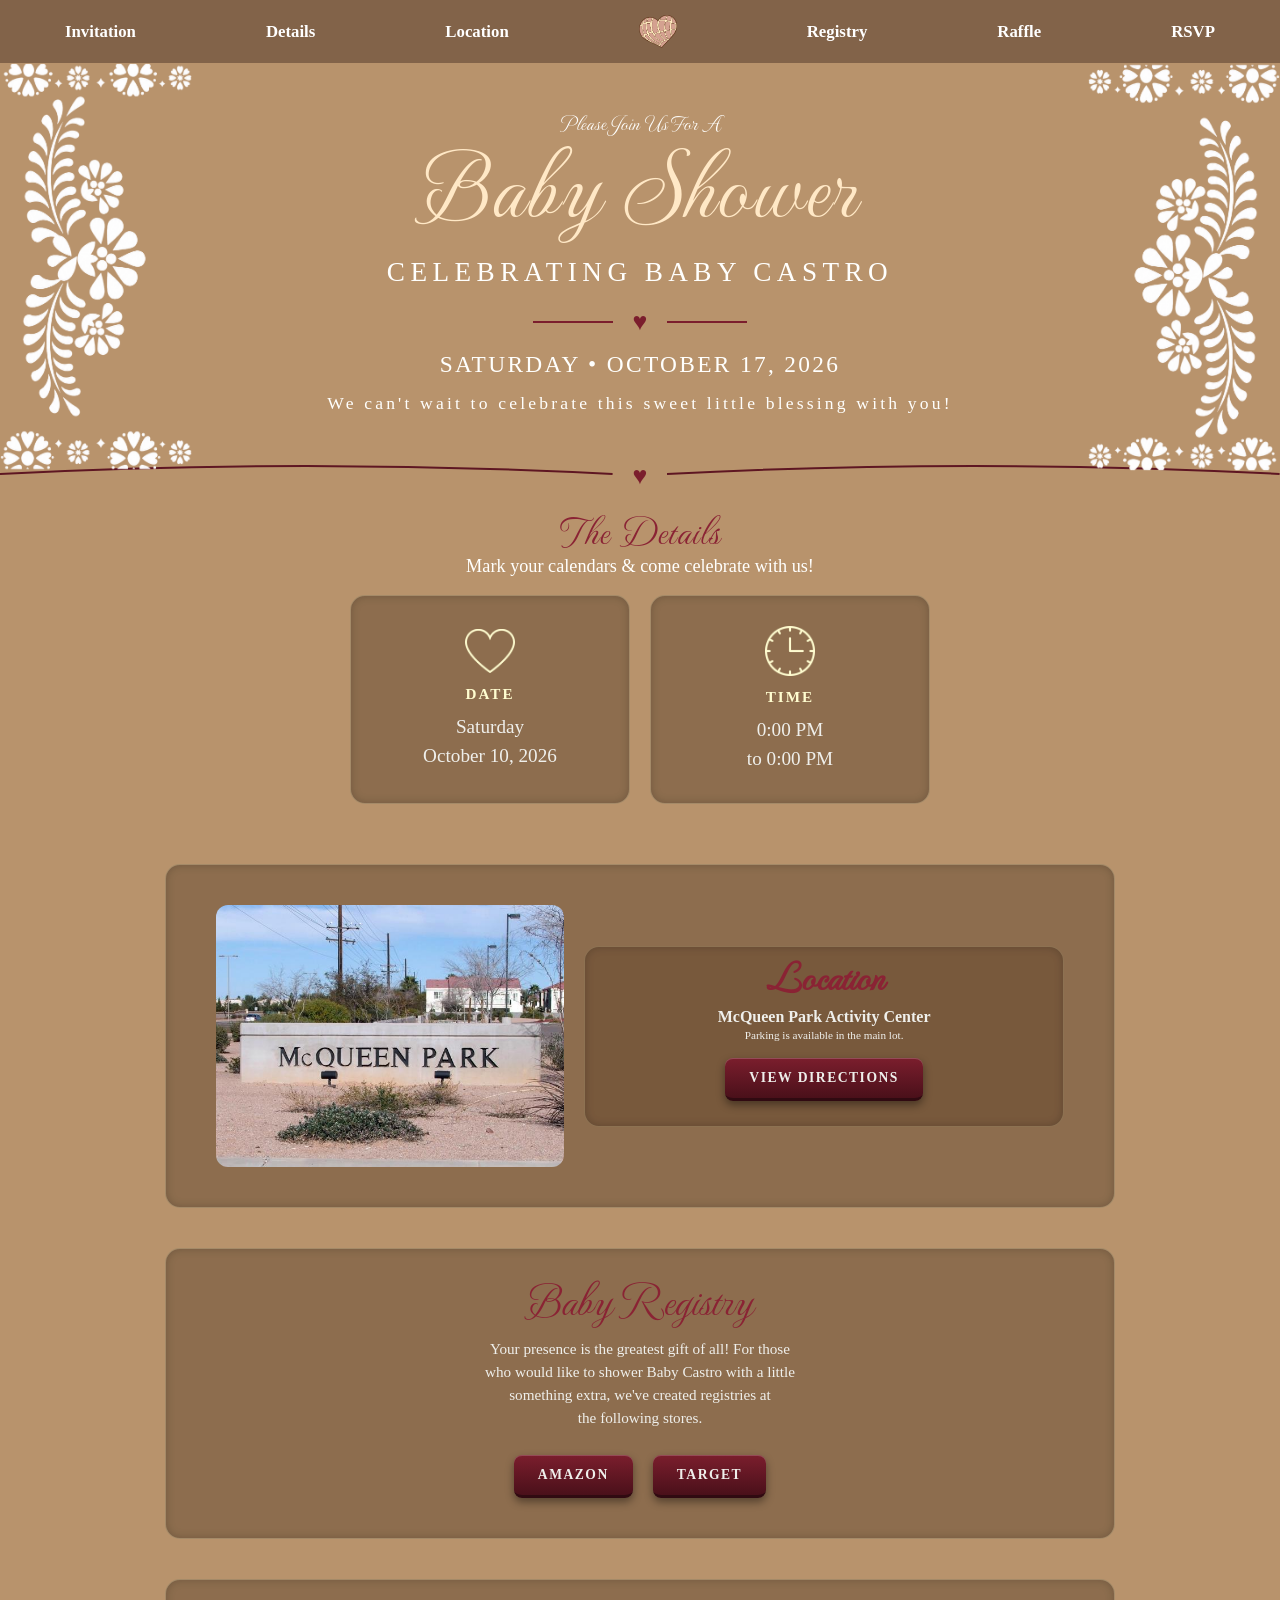
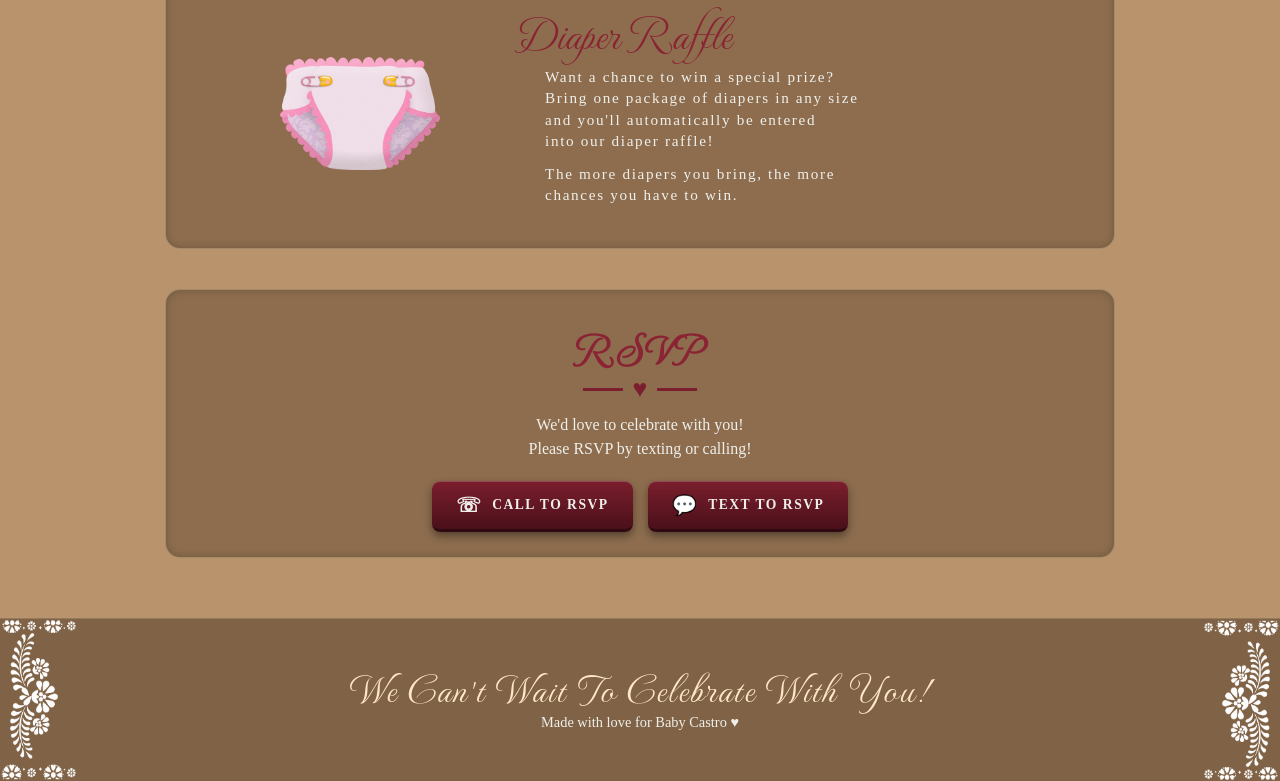
==== invitation.html @ 53381ff5 "fixed html and css" ====
<!DOCTYPE html>
<html lang="en">
    <head>
        <meta charset="UTF-8">
        <meta name="viewport" content="width=device-width, initial-scale=1.0">
        <title>Castro's Baby Shower</title>
        <link rel="icon" type="image/svg+xml" href="images/baby.svg">

        <!-- font -->
         <link rel="preconnect" href="https://fonts.googleapis.com">
         <link rel="preconnect" href="https://fonts.gstatic.com" crossorigin>
         <link href="https://fonts.googleapis.com/css2?family=MonteCarlo&display=swap" rel="stylesheet">
        
         <link rel="stylesheet" href="style.css">
       </head>


    <body>
       <!-- nav section -->
    <nav>
               <ul>
                  <li><a href="index.html">Invitation</a></li>
                  <li><a href="#Details">Details</a></li>
                  <li><a href="#Location">Location</a></li>
                  <li><a href="index.html" class="nav-img"><span class="nav-img"><img src="images/concha.png" alt="Brown Concha Heart"></span></a></li>
                  <li><a href="#Registry">Registry</a></li>
                  <li><a href="#Raffle">Raffle</a></li>
                  <li><a href="#rsvp">RSVP</a></li>
                  </ul>
             </nav>
        <!-- container for whole page -->
         <main class="container">
            <!-- HEADER SECTION -->
             <header id="Home">
               <div class="header-container">
                  <!-- Left Flourish -->
                  <img src="images/L-edge.png" alt="Decorative Flourish" class="header-flourish left-flourish">

                  <!-- Center Text Content -->
                  <div class="header-text">
                     <p>Please Join Us For A</p>
                     <h1>Baby Shower</h1>
                     <p class="subtitle">celebrating baby castro</p>
                     <div class="bigger-divider">
                     <span class="line"></span>
                     <span class="heart">♥</span>
                     <span class="line"></span>
                     </div>
                     <p class="date">Saturday • October 17, 2026</p>
                     <p class="tagline">We can't wait to celebrate this sweet little blessing with you!</p>
                  </div>

                  <!-- Right Flourish -->
                  <img src="images/R-edge.png" alt="Decorative Flourish" class="header-flourish right-flourish">
               </div>
               </header>

             <!-- divider -->
              <div class="section-divider">
                     <div class="swept-divider">
                     <svg viewBox="0 0 600 20" preserveAspectRatio="none" class="line-svg">
                     <!-- Arches UPWARD toward the top edge -->
                     <path d="M 0,18 Q 300,2 600,18" fill="none" stroke="#7b1e2d" stroke-width="2" />
                  </svg>
                  </div>
                  <span class="heart">♥</span>
                  <div class="swept-divider">
                     <svg viewBox="0 0 600 20" preserveAspectRatio="none" class="line-svg">
                     <!-- Arches UPWARD toward the top edge -->
                     <path d="M 0,18 Q 300,2 600,18" fill="none" stroke="#7b1e2d" stroke-width="2" />
                  </svg>
                  </div>
                  
                  </div>

             <!-- details section -->
             <section id="Details">
                <h2>The Details</h2>
                <p class="sub">Mark your calendars & come celebrate with us!</p>

                <div class="flow">
                <!-- date and time cards -->
                 <div class="cards">
                    <!-- add icon img here -->
                     <img src="images/heart.png" alt="Outline of Heart Icon">
                     <h3>Date</h3>
                     <p>Saturday<br> October 10, 2026</p>
                 </div>

                 <div class="cards">
                    <img src="images/clock.png" alt="Outline of Clock Icon">
                     <h3>Time</h3>
                     <p>0:00 PM<br> to 0:00 PM</p>
                 </div>
                 </div>
             </section>

             <!-- Location Section -->
              <section id="Location">
               <div class="location-card">
                  <div class="location-image-container">
                     <img src="images/venue.jpeg" alt="Venue Photo" class="location-img">
                  </div>

                  <div class="location-details">
                     <h2>Location</h2>
                     <p class="venue-name">McQueen Park Activity Center</p>
                     <p class="parking-info">Parking is available in the main lot.</p>
                     <a href="https://share.google/SXFArAJBchk1j6KXX" target="_blank" class="bttn-group map-btn">VIEW DIRECTIONS</a>
                  </div>
               </div>
               </section>

              <!-- Registry -->
               <section id="Registry">
                  <div class="registry-card">
                     <h2>Baby Registry</h2>
                     <p class="registry-text">
                        Your presence is the greatest gift of all! For those<br>
                        who would like to shower Baby Castro with a little<br>
                        something extra, we've created registries at<br>
                        the following stores.
                     </p>

                     <div class="bttn-group">
                        <a href="https://www.amazon.com/baby-reg/missy-castro-november-2026-mesa/2XXWWS4D7SEHN" target="_blank" class="registry-btn">AMAZON</a>
                        <a href="https://www.target.com/gift-registry/gift/savana-28" target="_blank" class="registry-btn">TARGET</a>
                     </div>
                  </div>
                  </section>

               <!-- Raffle -->
              <section id="Raffle">
               <div class="raffle-card">
                  <!-- Left Column Image -->
                  <div class="raffle-image-container">
                     <img src="images/diaper.png" alt="Diaper Illustration" class="raffle-img">
                  </div>

                  <!-- Right Column (Title + Text Grouped Together) -->
                  <div class="raffle-details">
                     <h2>Diaper Raffle</h2>
                     <p class="raffle-text">
                     Want a chance to win a special prize?<br>
                     Bring one package of diapers in any size<br>
                     and you'll automatically be entered<br>
                     into our diaper raffle!
                     </p>
                     <p class="raffle-subtext">
                     The more diapers you bring, the more<br>
                     chances you have to win.
                     </p>
                  </div>
               </div>
               </section>

                <!-- rsvp -->
                 <section class="rsvp-section" id="rsvp">
                  <div class="rsvp-container">
               <!-- Section Title & Ornamental Divider -->
                  <h2 class="section-title">RSVP</h2>
                   <div class="divider">
                     <span class="line"></span>
                     <span class="heart">♥</span>
                     <span class="line"></span>
                  </div>

               <!-- RSVP Description -->
                  <p class="rsvp-text">
                     We'd love to celebrate with you!<br>
                     Please RSVP by texting or calling!
                  </p>


               <!-- Action Buttons -->
                  <div class="rsvp-buttons">

                     <!-- change number later -->
                     <a href="tel:4805931471" class="btn call-btn">
                     <span class="btn-icon">☏</span>
                     CALL TO RSVP
                     </a>

                     <!-- change number later -->
                     <a href="sms:4805931471" class="btn text-btn">
                     <span class="btn-icon">💬</span>
                     TEXT TO RSVP
                     </a>
                  </div>
               </div>
               </section>

                <footer>
                     <div class="footer-container">
                        <!-- Left Accent Flourish -->
                        <img src="images/L-edge.png" alt="Decorative Flourish" class="footer-flourish left-flourish">

                        <!-- Center Footer Content -->
                        <div class="footer-text">
                           <h4>We Can't Wait To Celebrate With You!</h4>
                           <p>Made with love for Baby Castro ♥</p>
                        </div>

                        <!-- Right Accent Flourish -->
                        <img src="images/R-edge.png" alt="Decorative Flourish" class="footer-flourish right-flourish">
                     </div>
                     </footer>
            </main>
    </body>


</html>
---- style.css ----
/* RESET */
*{
    padding:0;
    margin:0;
    box-sizing: border-box;
}

/* GLOBAL STYLES */
body {
  font-family: 'Times New Roman', Times, serif;
  background-color: #af9270;
  color: #FFFDD0;
}

/* LANDING PAGE STYLES */
.landing-page{
    font-family: "Imperial Script", cursive;
    background-image: url('images/background-light.png');
    background-repeat: no-repeat; 
    background-position: center; 
    background-size: cover; 
    color:#FFFDD0;
    min-height: 100vh;
    display: flex;
    flex-direction: column;
    align-items: center;
    justify-content: space-between;
    padding: 0;
    overflow-x: hidden;
}

.landing-page header{
  font-size: clamp(2rem, 3vw + 0.5rem, 2.8rem);
  text-align: center;
  margin:150px 0;
  font-weight: 400;
  letter-spacing: 1px;
}

.invitation{
  display:flex;
  justify-content: center;
  align-items: center;
  width:90%;
  max-width: 400px;
  margin: 0 auto;
  margin-top: -100px;
}

.invitation a {
  display: block;
  width: 100%;
}

/* ENVELOPE STYLES & ANIMATIONS */
.invitation img{
  width:110%;
  height: auto;
  display: block;
  border-radius: 16px; 
  margin-left:-25px;
  animation: envelopeFloat 4s ease-in-out infinite;
  
  /* Multi-layered shadow for 3D realism */
  box-shadow: 
    0 4px 6px rgba(0, 0, 0, 0.15),
    0 10px 20px rgba(0, 0, 0, 0.25),
    inset 0 1px 1px rgba(255, 255, 255, 0.3);
    
  transition: transform 0.4s ease, box-shadow 0.4s ease;
}

.invitation img:hover {
  transform: translateY(-8px) scale(1.03);
  
  /* Deepens shadow on hover */
  box-shadow: 
    0 8px 12px rgba(0, 0, 0, 0.2),
    0 18px 32px rgba(0, 0, 0, 0.35),
    inset 0 1px 1px rgba(255, 255, 255, 0.4);
}

.landing-page p{
  font-size: clamp(1.4rem, 1.5vw + 0.5rem, 2rem);
  text-align: center;
  font-style: italic;
  animation: pulse 2s infinite; 
  margin-bottom: 100px;
  margin-top: 25px;
}

/* INVITATION CONTAINER STYLES */
.container{
  background-image: none;
  background-color: #b8936c;
  color:#FFFDD0;
  width:100%;
  margin:0;
  padding:0;
}

/* NAVIGATION STYLES */
nav{
  width:100%;
  font-weight: bold;
  font-family:Georgia, 'Times New Roman', Times, serif;
  text-align: center;
  background-color: #826349;
}

nav a{
  text-decoration: none;
  color:#ffff;
  position: relative;
  display: inline-block;
  transition: all 0.3s ease-in-out;
}

nav a:hover {
  color: #f9e8d0;
  text-shadow: 
    0 0 4px rgba(255, 232, 198, 0.5),
    0 0 8px rgba(255, 232, 198, 0.3);
  transform: scale(1.03);
}

nav ul{
  display:flex;
  flex-wrap: nowrap;
  justify-content: space-around;
  list-style-type: none;
  font-size: 1.05em;
  background-color: #826349;
  padding: 15px 0;
  margin: 0;
  width: 100%;
  align-items: center;
}

.nav-img img {
    width: 38px;      
    height: auto;     
    display: inline-block; 
    vertical-align:text-top;
    transition: transform 0.3s ease;
}

.nav-img:hover img {
    transform: rotate(12deg) scale(1.15);
}

/* HOME SECTION */
#Home {
  width: 100%;
  display: flex;
  justify-content: center;
  text-align: center;
  padding-top:0;
  padding-bottom: 25px;
  box-sizing: border-box;
}

.header-container {
  display: flex;
  align-items: center;
  justify-content: space-between;
  width: 100%;
  padding: 0 .01px;
  box-sizing: border-box;
}

.header-text {
  text-align: center;
  flex: 1;
}

.header-flourish {
  width: clamp(100px, 15vw, 280px);
  height: auto;
  object-fit: contain;
  flex-shrink: 0;
  transition: transform 0.5s ease, opacity 0.5s ease;
}

.left-flourish {
  animation: slideInLeft 1.2s ease-out forwards;
}

.right-flourish {
  animation: slideInRight 1.2s ease-out forwards;
}

#Home p:first-of-type{
  font-family: "MonteCarlo", cursive;
  font-size: clamp(1.2rem, 1vw + 0.5rem, 1.5rem);
  color: #fffffd;
  margin-bottom: 5px;
}

#Home h1{
  font-size: clamp(3.2rem, 6vw + 1rem, 6rem);
  font-family: "MonteCarlo", cursive;
  letter-spacing: 2px;
  color:#ffe8c6;
  margin-top:-40px;
  font-weight: 100;
  margin-bottom:25px;
}

.subtitle{
  font-family: 'Times New Roman', Times, serif;
  font-size: clamp(1.3rem, 1.5vw + 0.5rem, 2.2rem);
  letter-spacing: 0.2em;
  margin-top:-30px;
  color:#fffffd;
  margin-bottom:20px;
  text-transform: uppercase;
}

.bigger-divider {
  display: flex;
  align-items: center;
  justify-content: center;
  gap: 20px;
  margin-bottom: 10px;
}

.bigger-divider .line {
  width: 80px;
  height: 2px;
  background-color: #7b1e2d;
}

.bigger-divider .heart,
.section-divider .heart,
.divider .heart {
  color: #7b1e2d;
  font-size: 25px;
  display: inline-block;
  animation: heartPulse 2.5s ease-in-out infinite;
}

.date{
  font-family:'Times New Roman', Times, serif;
  font-size: clamp(1.3rem, 1.2vw + 0.5rem, 1.9rem);
  margin-top: 15px;
  color:#fffffd;
  text-transform: uppercase;
  letter-spacing: 0.1em;
}

.tagline{
  font-family: 'Times New Roman', Times, serif ;
  font-size: clamp(0.9rem, 0.5vw + 0.7rem, 1.1rem);
  margin-top: 15px;
  color:#fffffd;
  letter-spacing: 0.18em;
  margin-bottom:15px;
}

/* SECTION DIVIDERS */
.section-divider{
  display:flex;
  align-items:center;
  justify-content: center;
  gap:20px;
  margin-top:-70px;
}

.swept-divider {
  display: flex;
  align-items: center;
  justify-content: center;
  width: 100%;
  margin: 30px 0;
  gap: 15px;
}

.line-svg {
  width: 100%;
  height: 20px;
}

.line-svg path{
  stroke: #5e1622;
}

.section-divider .heart {
  align-content: top;
  margin-top:20px;
}

/* DETAILS SECTION */
#Details{
  text-align:center;
  padding:40px 20px;
  color:#feecda;
  margin-top:-50px;
}

#Details h2{
  font-family: "MonteCarlo", cursive;
  font-size: clamp(2rem, 2.5vw + 0.5rem, 2.5rem);
  color:#8a2334;
  letter-spacing:1px;
  font-weight: normal;
  margin-bottom: 20px;
}

.sub{
  font-size: clamp(1rem, 0.8vw + 0.5rem, 1.2rem);
  color:#fffffd;
  margin-bottom: 18px;
  margin-top:-28px;
}

/* SHARED INFO CARD HOVER ANIMATIONS */
.cards,
.location-card,
.registry-card,
.raffle-card,
.rsvp-container {
  transition: transform 0.35s cubic-bezier(0.25, 1, 0.5, 1), box-shadow 0.35s cubic-bezier(0.25, 1, 0.5, 1), border-color 0.35s ease;
}

.cards:hover,
.location-card:hover,
.registry-card:hover,
.raffle-card:hover,
.rsvp-container:hover {
  transform: translateY(-5px);
  border-color: rgba(255, 253, 208, 0.6);
  
  /* Outer glow effect replacing the inset shadow */
  box-shadow: 0 12px 24px rgba(0, 0, 0, 0.3), 
0 0 20px rgba(138, 35, 52, 0.6); 
}

.cards {
  background-color: rgba(60, 40, 25, 0.35); 
  border: 1px solid rgba(255, 253, 208, 0.2); 
  border-radius: 15px;
  padding: 30px 20px;
  flex: 1;
  min-width: 220px;
  max-width: 280px;
  display: flex;
  flex-direction: column;
  align-items: center;
  justify-content: center;
  box-shadow: inset 0 0 10px rgba(0, 0, 0, 0.2);
}

.flow{
  display: flex;
  justify-content: center;
  align-items: stretch;
  gap: 20px;
  max-width: 900px;
  margin: 0 auto;
  flex-wrap: wrap;
}

.cards img {
  font-size: 2.2rem;
  margin-bottom: 12px;
  width:50px;
  height:auto;
  transition: transform 0.3s ease;
}

.cards:hover img {
  transform: scale(1.12);
}

.cards h3 {
  font-family: Georgia, serif;
  font-size: 0.95rem;
  letter-spacing: 2px;
  color: #fffdd0;
  margin-bottom: 10px;
  font-weight: 600;
  text-transform: uppercase;
}

.cards p {
  font-size: 1.2rem;
  line-height: 1.5;
  color: #efefeb;
  margin: 0;
  animation: none; 
}

/* LOCATION SECTION */
#Location {
  display: flex;
  justify-content: center;
  padding: 20px 20px;
}

.location-card {
  display: flex;
  align-items: center;
  max-width: 950px;
  width: 100%;
  background-color: rgba(60, 40, 25, 0.35); 
  border: 1px solid rgba(255, 253, 208, 0.2); 
  border-radius: 15px;
  padding: 40px 50px;
  gap: 20px;
  box-shadow: inset 0 0 10px rgba(0, 0, 0, 0.2);
}

.location-image-container {
  flex: 1;
  max-width: 400px;
  height: 262px;
  border-radius: 12px;
  overflow: hidden;
}

.location-img {
  width: 100%;
  height: 100%;
  object-fit: cover;
  display: block;
  transition: transform 0.5s ease;
}

.location-card:hover .location-img {
  transform: scale(1.04);
}

.location-details {
  flex: 1.2;
  background-color: rgba(97, 66, 40, 0.45);
  border: 1px solid rgba(255, 253, 208, 0.15);
  border-radius: 15px;
  padding: 25px 30px;
  text-align: center;
  color: #fffdd0;
  box-shadow: inset 0 0 10px rgba(0, 0, 0, 0.2);
}

.location-details h2 {
  font-family: "MonteCarlo", cursive;
  font-size: clamp(2rem, 2.5vw + 0.5rem, 2.5rem);
  font-weight:bold;
  margin-bottom: 15px;
  color: #8a2334;
  margin-top:-30px;
}

.venue-name {
  font-family: Georgia, 'Times New Roman', Times, serif;
  color: #efefeb;
  font-size: 1rem;
  line-height: 1.5;
  font-weight: 600;
  margin-bottom: 3px;
  margin-top:-20px;
}

.parking-info{
  font-family: Georgia, 'Times New Roman', Times, serif;
  color: #efefeb;
  font-size: .7rem;
  line-height: 1.5;
  font-weight: normal;
  margin-bottom: 15px;
  margin-top:-5px;
}

/* REGISTRY SECTION */
#Registry {
  display: flex;
  justify-content: center;
  padding:20px 20px;
}

.registry-card {
  width: 100%;
  max-width: 950px;
  background-color: rgba(60, 40, 25, 0.35); 
  border: 1px solid rgba(255, 253, 208, 0.2); 
  border-radius: 15px;
  padding: 40px 50px;
  text-align: center;
  box-shadow: inset 0 0 10px rgba(0, 0, 0, 0.2);
}

.registry-card h2 {
  font-family: "MonteCarlo", cursive;
  font-size: clamp(2.4rem, 3vw + 0.5rem, 3rem);
  font-weight: normal;
  color: #8a2334;
  margin-bottom: 10px;
  margin-top:-30px;
}

.registry-text {
  font-family: Georgia, 'Times New Roman', Times, serif;
  font-size: 0.95rem;
  line-height: 1.5;
  color: #efefeb;
  margin-bottom: 25px;
  margin-top:-10px;
}

.bttn-group {
  color:#efefeb;
  display: flex;
  justify-content: center;
  align-items: center;
  gap: 20px;
  flex-wrap: wrap; 
}

/* RSVP SECTION */
.rsvp-section {
  padding: 20px 20px;
  display: flex;
  justify-content: center;
}

.rsvp-container {
  max-width: 950px;
  width: 100%;
  background-color: rgba(60, 40, 25, 0.35); 
  border: 1px solid rgba(255, 253, 208, 0.2); 
  border-radius: 15px;
  padding: 25px 40px;
  text-align: center;
  box-shadow: inset 0 0 10px rgba(0, 0, 0, 0.2);
}

.section-title {
  font-family: "MonteCarlo", cursive;
  font-size: clamp(2rem, 2.5vw + 0.5rem, 2.5rem);
  color: #8a2334;
  letter-spacing: 0.1em;
  margin-bottom: 2.5px;
}

.divider {
  display: flex;
  align-items: center;
  justify-content: center;
  gap: 10px;
  margin-bottom: 10px;
  margin-top:-10px;
}

.divider .line {
  width: 40px;
  height: 2.5px;
  background-color: #7b1e2d;
}

.rsvp-text {
  font-family: 'Times New Roman', Times, serif;
  color: #efefeb;
  font-size: 1rem;
  line-height: 1.5;
  margin-bottom: 20px;
}

.rsvp-buttons {
  display: flex;
  flex-direction: row;
  gap: 15px;
  justify-content: center; 
}

.btn-icon{
  font-size: 20px;
  transition: transform 0.3s ease;
}

.call-btn:hover .btn-icon,
.text-btn:hover .btn-icon {
  transform: rotate(-10deg) scale(1.2);
}

/* DIAPER RAFFLE */
#Raffle {
  display: flex;
  justify-content: center;
  padding: 20px 20px;
}

.raffle-card {
  display: flex;
  flex-direction: row;
  align-items: center;
  justify-content: center;
  width: 100%;
  max-width: 950px;
  background-color: rgba(60, 40, 25, 0.35); 
  border: 1px solid rgba(255, 253, 208, 0.2); 
  border-radius: 15px;
  padding: 30px 40px;
  gap: 40px;
  box-shadow: inset 0 0 10px rgba(0, 0, 0, 0.2);
}

.raffle-image-container {
  flex-shrink: 0;
  width: 160px;
  display: flex;
  justify-content: center;
  align-items: center;
}

.raffle-img {
  width: 100%;
  height: auto;
  object-fit: contain;
  display: block;
  margin-left:-70px;
  transition: transform 0.4s ease;
}

.raffle-card:hover .raffle-img {
  transform: scale(1.08) rotate(-3deg);
}

.raffle-details {
  flex: 0 1 450px; 
  text-align: left;
  color: #fffdd0;
  padding: 0;
}

.raffle-details p{
  margin-left:30px;
  letter-spacing: 0.11em;
}

.raffle-details h2 {
  font-family: "MonteCarlo", cursive;
  font-size: clamp(2.5rem, 3vw + 0.5rem, 3.2rem);
  font-weight: normal;
  color: #8a2334;
  margin: 0 0 10px 0;
  text-align: left;
  line-height: 1;
}

.raffle-text,
.raffle-subtext {
  font-family: 'Times New Roman', Times, serif;
  color: #efefeb;
  font-size: 0.95rem;
  line-height: 1.4;
  margin: 0 0 12px 0;
  padding: 0;
  animation: none;
}

/* FOOTER */
footer {
  background-color: rgba(60, 40, 25, 0.45); 
  border-top: 1px solid rgba(255, 253, 208, 0.15);
  padding: .1px 0; 
  display: flex;
  justify-content: center;
  margin-top:40px;
}

.footer-container {
  display: flex;
  align-items: center;
  justify-content: space-between;
  width: 100%;
  padding: 1px 1px; 
}

.footer-text {
  text-align: center;
  flex: 1;
  width:100%;
}

.footer-text h4 {
  font-family: "MonteCarlo", cursive;
  font-size: clamp(2rem, 2.5vw + 0.5rem, 2.5rem);
  color:#ffe8c6;
  margin: 0 0 6px 0;
  line-height: 1;
  letter-spacing: 2px;
  font-weight: 100;
}

.footer-text p {
  font-family: Georgia, 'Times New Roman', serif;
  font-size: 0.9rem;
  color: #efefeb;
  margin: 0;
}

.footer-flourish {
  width: clamp(50px, 8vw, 75px);
  height: auto;
  object-fit: contain;
}

/* SHARED 3D BUTTON STYLES */
.map-btn,
.registry-btn,
.call-btn,
.text-btn {
  display: inline-flex;
  align-items: center;
  justify-content: center;
  gap: 10px;
  background: linear-gradient(180deg, #7b1e2d 0%, #4a101a 100%);
  color: #efefeb;
  padding: 12px 24px;
  border-radius: 8px;
  text-decoration: none;
  font-family: Georgia, 'Times New Roman', serif;
  font-size: 0.85rem;
  font-weight: 600;
  letter-spacing: 1.5px;
  text-transform: uppercase;
  border-bottom: 3px solid #300a11;
  box-shadow: 
    0 4px 8px rgba(0, 0, 0, 0.4), 
    inset 0 1px 0 rgba(255, 255, 255, 0.2);
  transition: all 0.2s ease-in-out;
}

.map-btn:hover,
.registry-btn:hover,
.call-btn:hover,
.text-btn:hover {
  background: linear-gradient(180deg, #8c2234 0%, #591320 100%);
  transform: translateY(-2px);
  box-shadow: 
    0 6px 12px rgba(0, 0, 0, 0.5),
    inset 0 1px 0 rgba(255, 255, 255, 0.3);
}

/* KEYFRAME ANIMATIONS */
@keyframes envelopeFloat {
  0%, 100% {
    transform: translateY(0);
  }
  50% {
    transform: translateY(-10px);
  }
}

@keyframes pulse {
  0%, 100% {
    opacity: 1;
    transform: scale(1);
  }
  50% {
    opacity: 0.75;
    transform: scale(0.98);
  }
}

@keyframes heartPulse {
  0%, 100% {
    transform: scale(1);
  }
  14% {
    transform: scale(1.18);
  }
  28% {
    transform: scale(1);
  }
  42% {
    transform: scale(1.12);
  }
  70% {
    transform: scale(1);
  }
}

@keyframes slideInLeft {
  from {
    opacity: 0;
    transform: translateX(-30px);
  }
  to {
    opacity: 1;
    transform: translateX(0);
  }
}

@keyframes slideInRight {
  from {
    opacity: 0;
    transform: translateX(30px);
  }
  to {
    opacity: 1;
    transform: translateX(0);
  }
}

/* ==========================================
   TABLET & MOBILE RESPONSIVE STYLES
   ========================================== */

/* TABLET STYLES (Under 992px) */
@media (max-width: 992px) {
  .location-card,
  .registry-card,
  .rsvp-container,
  .raffle-card {
    padding: 30px 25px;
  }
}

/* MOBILE STYLES (Under 768px) */
@media (max-width: 600px) {
  /* MOBILE BACKGROUND & VERTICAL CENTERING FOR LANDING PAGE */
  .landing-page {
    background-image: url('images/background-mobile.png'); 
    background-position: center;
    background-size: cover;
    justify-content: center; 
    padding: 20px 0;
  }

  .landing-page header {
    font-size: 2rem;
    margin: 0 0 20px 0;
  }

  /* MOBILE CENTERED ENVELOPE */
  .invitation {
    margin: 0 auto;
    width: 85%;
    display: flex;
    justify-content: center;
    align-items: center;
  }

  .invitation img {
    margin: 0 auto;
    width: 50%;
    height:auto;
  }

  .landing-page p {
    font-size: 1.5rem;
    margin-top: 30px;
    margin-bottom: 0;
  }

  /* NAVIGATION RESPONSIVENESS */
  nav ul {
    flex-wrap: wrap;
    gap: 12px 20px;
    padding: 12px 10px;
    font-size: 0.95em;
  }

  nav li{
    font-size: 9.5px;
  }

  /* HOME SECTION & FLOURISHES */
  .header-container {
    flex-direction: column;
    padding: 20px 10px 0 10px;
  }

  .header-flourish {
    display: none;
  }

  #Home h1 {
    font-size: 3.5rem;
    margin-top: -10px;
  }

  .subtitle {
    font-size: 1.3rem;
    letter-spacing: 0.1em;
    margin-top: -10px;
  }

  .date {
    font-size: 1.4rem;
  }

  .tagline {
    font-size: 0.95rem;
  }

  /* CARDS & LAYOUTS STACKING */
  .flow {
    flex-direction: column;
    align-items: center;
  }

  .cards {
    max-width: 100%;
    width: 100%;
  }

  .location-card {
    flex-direction: column;
    padding: 20px;
  }

  .location-image-container {
    max-width: 100%;
    width: 100%;
    height: 200px;
  }

  .location-details {
    width: 100%;
    padding: 20px 15px;
  }

  .location-details h2 {
    margin-top: 0;
  }

  .registry-card,
  .rsvp-container {
    padding: 25px 20px;
  }

  .registry-card h2,
  .section-title {
    margin-top: 0;
  }

  .rsvp-buttons {
    flex-direction: column;
    width: 100%;
  }

  .rsvp-buttons a {
    width: 100%;
  }

  /* RAFFLE SECTION STACKING */
  .raffle-card {
    flex-direction: column;
    padding: 25px 20px;
    gap: 20px;
    text-align: center;
  }

  .raffle-image-container {
    width: 120px;
  }

  .raffle-img {
    margin-left: 0;
  }

  .raffle-details {
    flex: 1 1 auto;
    text-align: center;
  }

  .raffle-details p {
    margin-left: 0;
  }

  .raffle-details h2 {
    text-align: center;
    font-size: 2.5rem;
  }

  /* FOOTER RESPONSIVENESS */
  .footer-container {
    flex-direction: column;
    gap: 15px;
    padding: 20px 10px;
  }

  .footer-flourish {
    display: none;
  }
}
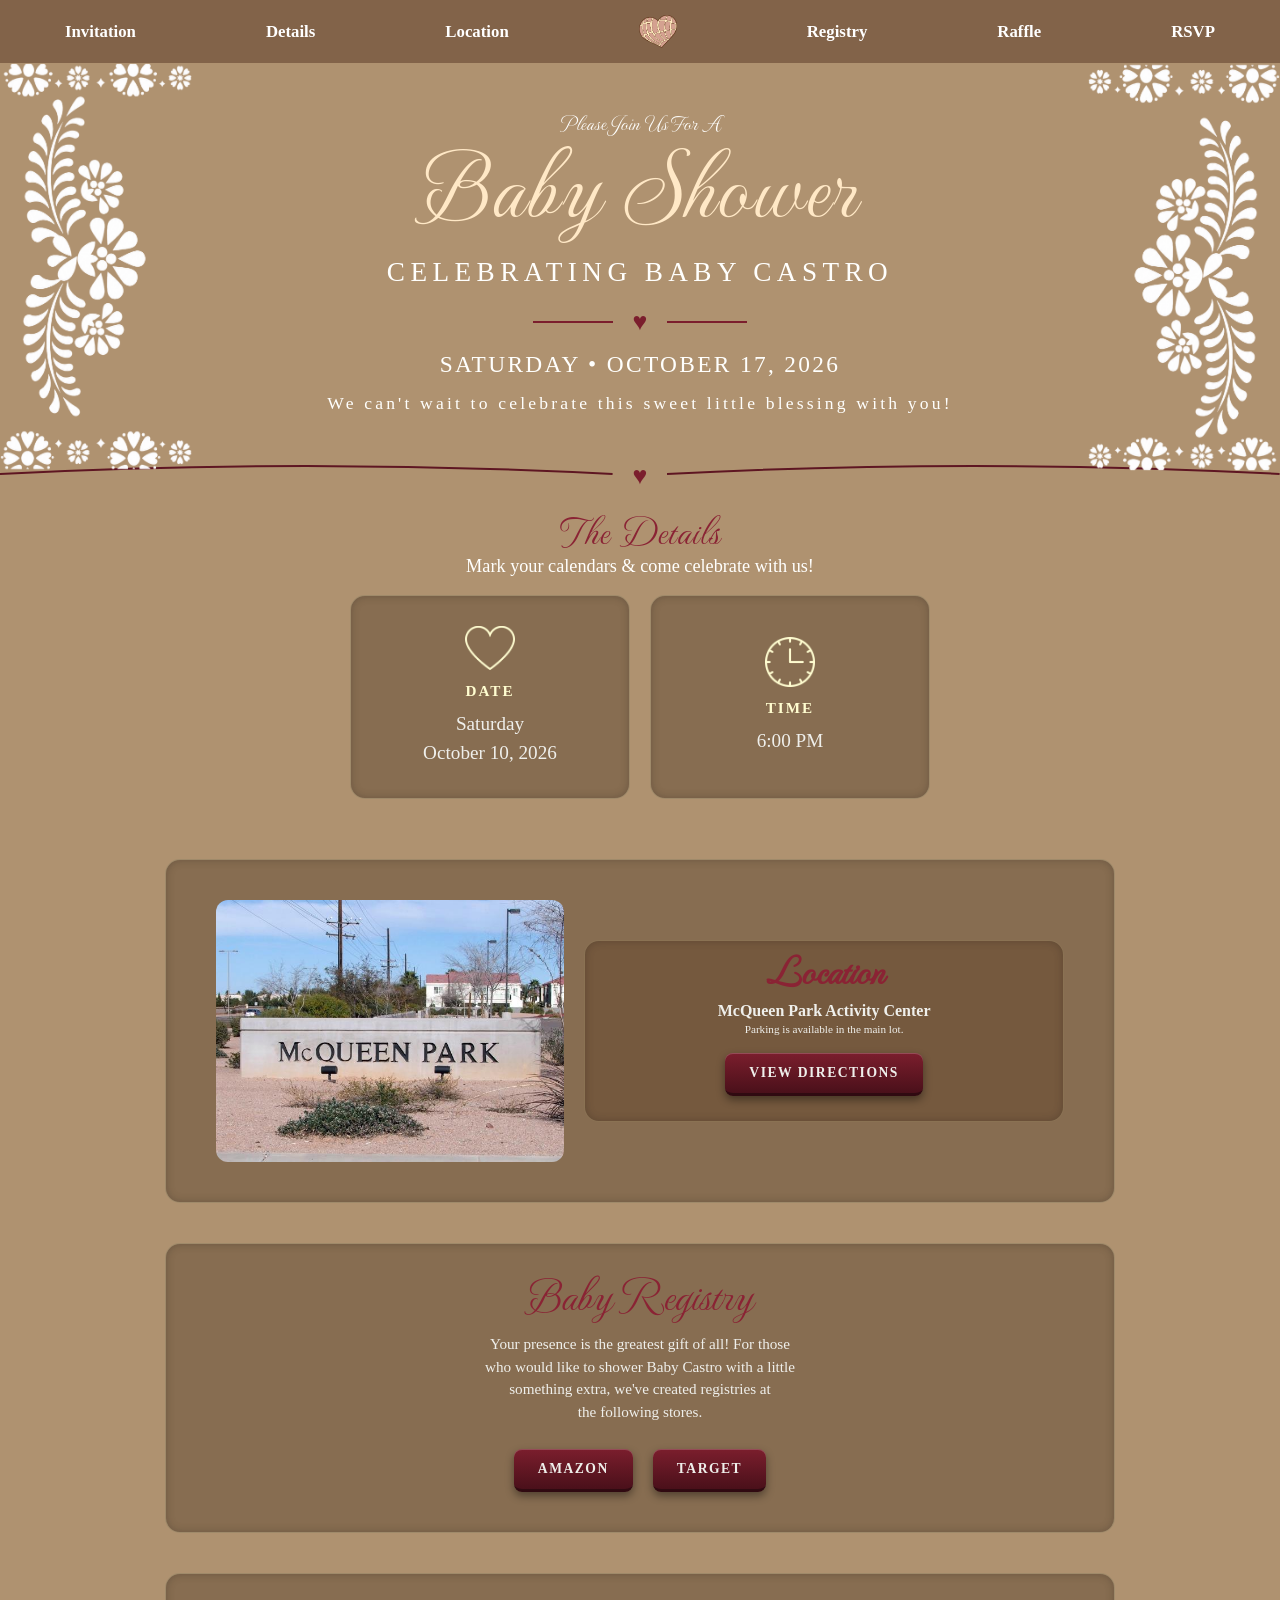
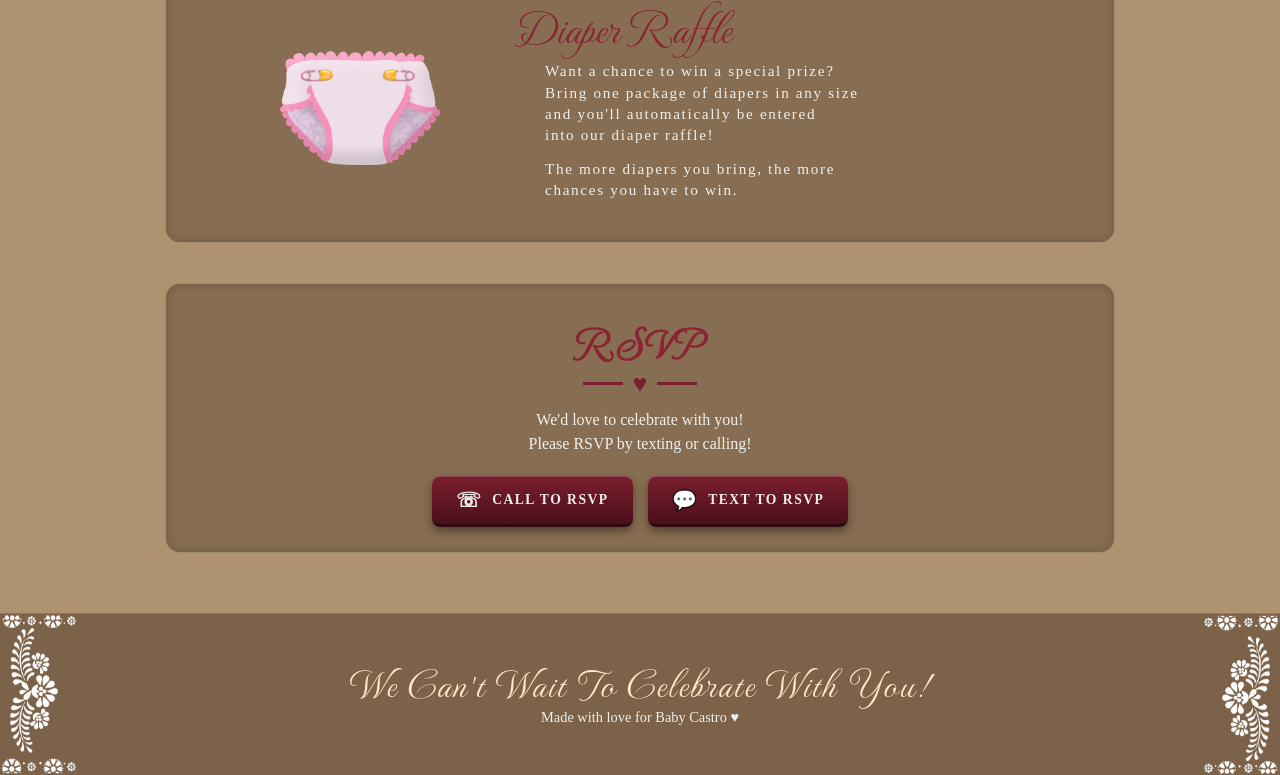
==== commit 2d29d8a8: "fixed border issue" ====
--- a/invitation.html
+++ b/invitation.html
@@ -90,7 +90,7 @@
                  <div class="cards">
                     <img src="images/clock.png" alt="Outline of Clock Icon">
                      <h3>Time</h3>
-                     <p>0:00 PM<br> to 0:00 PM</p>
+                     <p>6:00 PM<br></p>
                  </div>
                  </div>
              </section>
@@ -176,13 +176,13 @@
                   <div class="rsvp-buttons">
 
                      <!-- change number later -->
-                     <a href="tel:4805931471" class="btn call-btn">
+                     <a href="tel:4809979321" class="btn call-btn">
                      <span class="btn-icon">☏</span>
                      CALL TO RSVP
                      </a>
 
                      <!-- change number later -->
-                     <a href="sms:4805931471" class="btn text-btn">
+                     <a href="sms:4809979321" class="btn text-btn">
                      <span class="btn-icon">💬</span>
                      TEXT TO RSVP
                      </a>
--- a/style.css
+++ b/style.css
@@ -92,7 +92,6 @@
 /* INVITATION CONTAINER STYLES */
 .container{
   background-image: none;
-  background-color: #b8936c;
   color:#FFFDD0;
   width:100%;
   margin:0;
@@ -286,7 +285,7 @@
 }
 
 .section-divider .heart {
-  align-content: top;
+  
   margin-top:20px;
 }
 
@@ -818,7 +817,7 @@
 }
 
 /* MOBILE STYLES (Under 768px) */
-@media (max-width: 600px) {
+@media (max-width: 768px) {
   /* MOBILE BACKGROUND & VERTICAL CENTERING FOR LANDING PAGE */
   .landing-page {
     background-image: url('images/background-mobile.png'); 
@@ -844,7 +843,7 @@
 
   .invitation img {
     margin: 0 auto;
-    width: 50%;
+    width: 55%;
     height:auto;
   }
 
@@ -863,7 +862,7 @@
   }
 
   nav li{
-    font-size: 9.5px;
+    font-size: 10px;
   }
 
   /* HOME SECTION & FLOURISHES */
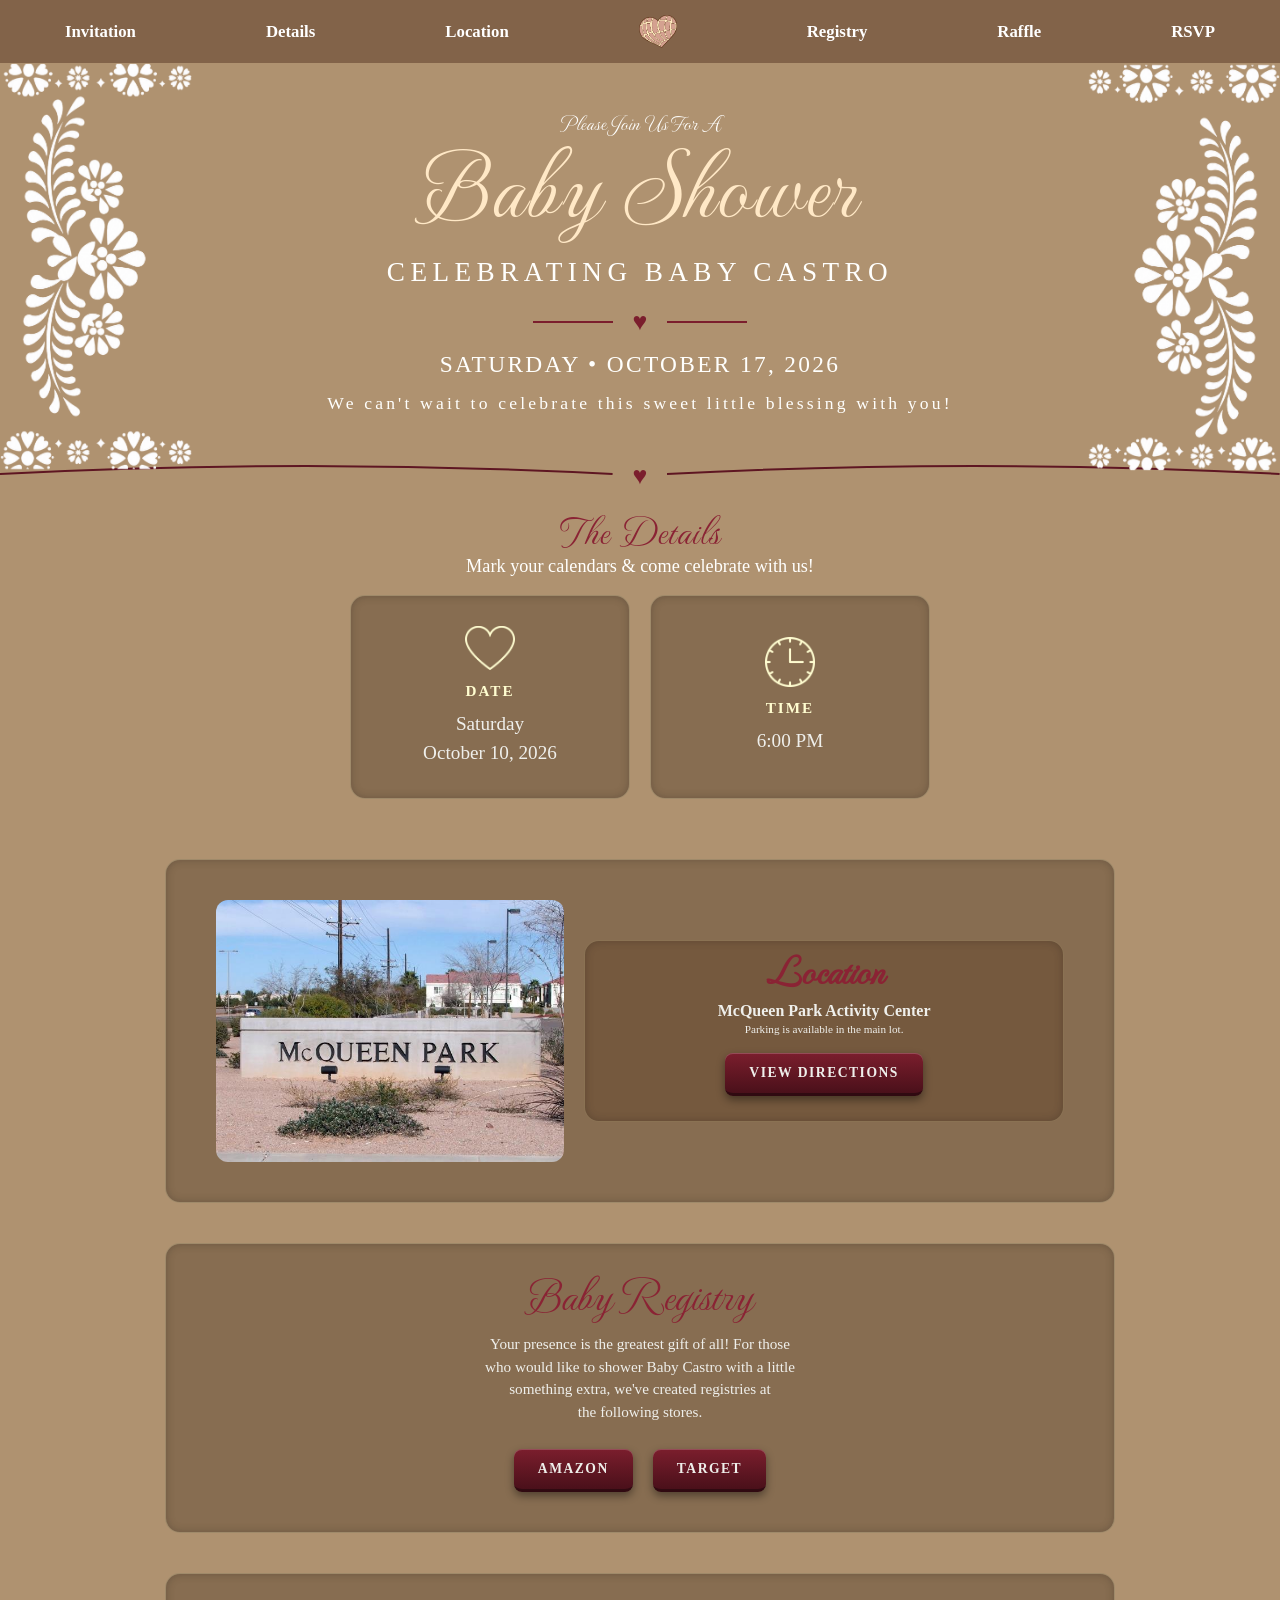
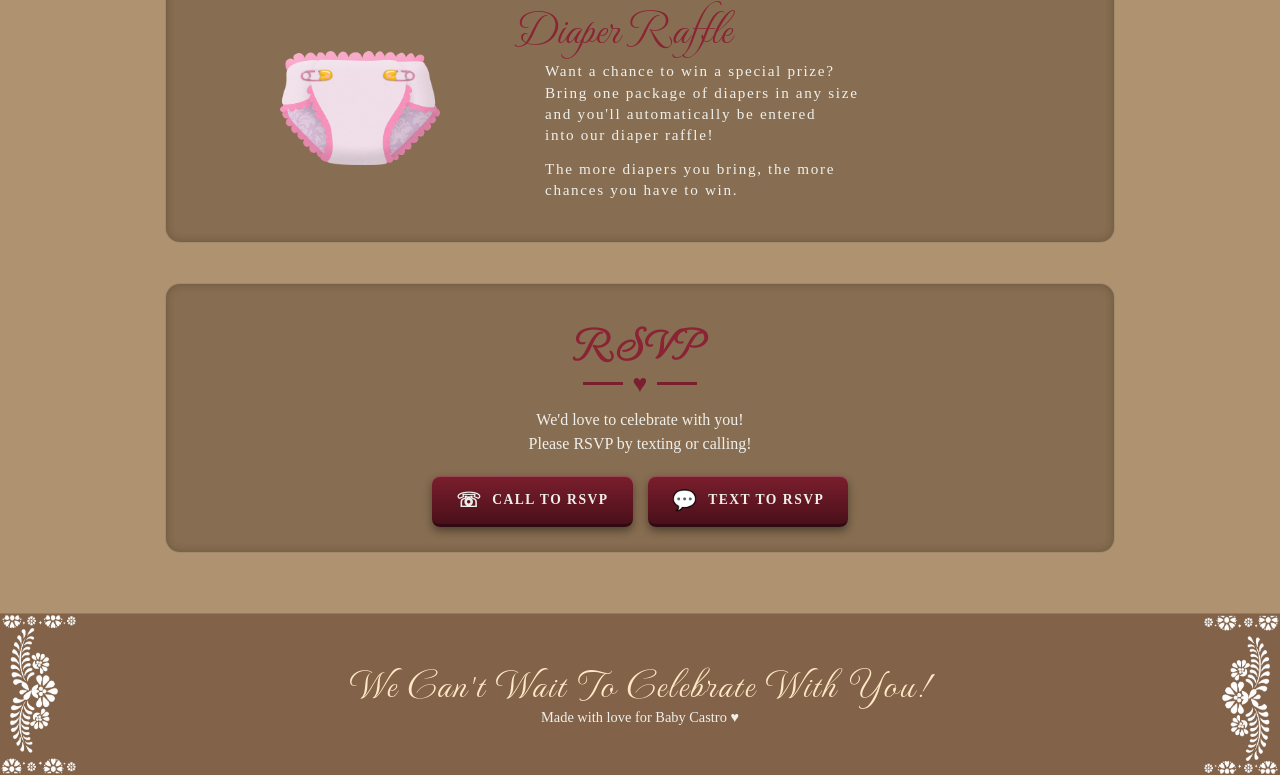
==== commit 24d4328d: "fixed phone view" ====
--- a/invitation.html
+++ b/invitation.html
@@ -2,7 +2,7 @@
 <html lang="en">
     <head>
         <meta charset="UTF-8">
-        <meta name="viewport" content="width=device-width, initial-scale=1.0">
+        <meta name="viewport" content="width=device-width, initial-scale=1.0,viewport-fit=cover">
         <title>Castro's Baby Shower</title>
         <link rel="icon" type="image/svg+xml" href="images/baby.svg">
 
@@ -16,6 +16,7 @@
 
 
     <body>
+      <div class="site-wrapper">
        <!-- nav section -->
     <nav>
                <ul>
@@ -206,6 +207,7 @@
                      </div>
                      </footer>
             </main>
+            </div>
     </body>
 
 
--- a/style.css
+++ b/style.css
@@ -3,17 +3,25 @@
     padding:0;
     margin:0;
     box-sizing: border-box;
+    max-width: 100vw;
 }
 
 /* GLOBAL STYLES */
 body {
+  background-color: rgba(60, 40, 25, 0.45); 
   font-family: 'Times New Roman', Times, serif;
-  background-color: #af9270;
   color: #FFFDD0;
+}
+
+.site-wrapper {
+  width: 100%;
+  max-width: 100vw;
+  overflow-x: hidden;
 }
 
 /* LANDING PAGE STYLES */
 .landing-page{
+    background-color: #b28e6a;
     font-family: "Imperial Script", cursive;
     background-image: url('images/background-light.png');
     background-repeat: no-repeat; 
@@ -92,11 +100,13 @@
 /* INVITATION CONTAINER STYLES */
 .container{
   background-image: none;
+  background-color: #af9270;
   color:#FFFDD0;
   width:100%;
   margin:0;
   padding:0;
 }
+
 
 /* NAVIGATION STYLES */
 nav{
@@ -104,7 +114,7 @@
   font-weight: bold;
   font-family:Georgia, 'Times New Roman', Times, serif;
   text-align: center;
-  background-color: #826349;
+  background-color: rgba(60, 40, 25, 0.45); 
 }
 
 nav a{
@@ -659,7 +669,7 @@
 
 /* FOOTER */
 footer {
-  background-color: rgba(60, 40, 25, 0.45); 
+  background-color: #826349; 
   border-top: 1px solid rgba(255, 253, 208, 0.15);
   padding: .1px 0; 
   display: flex;
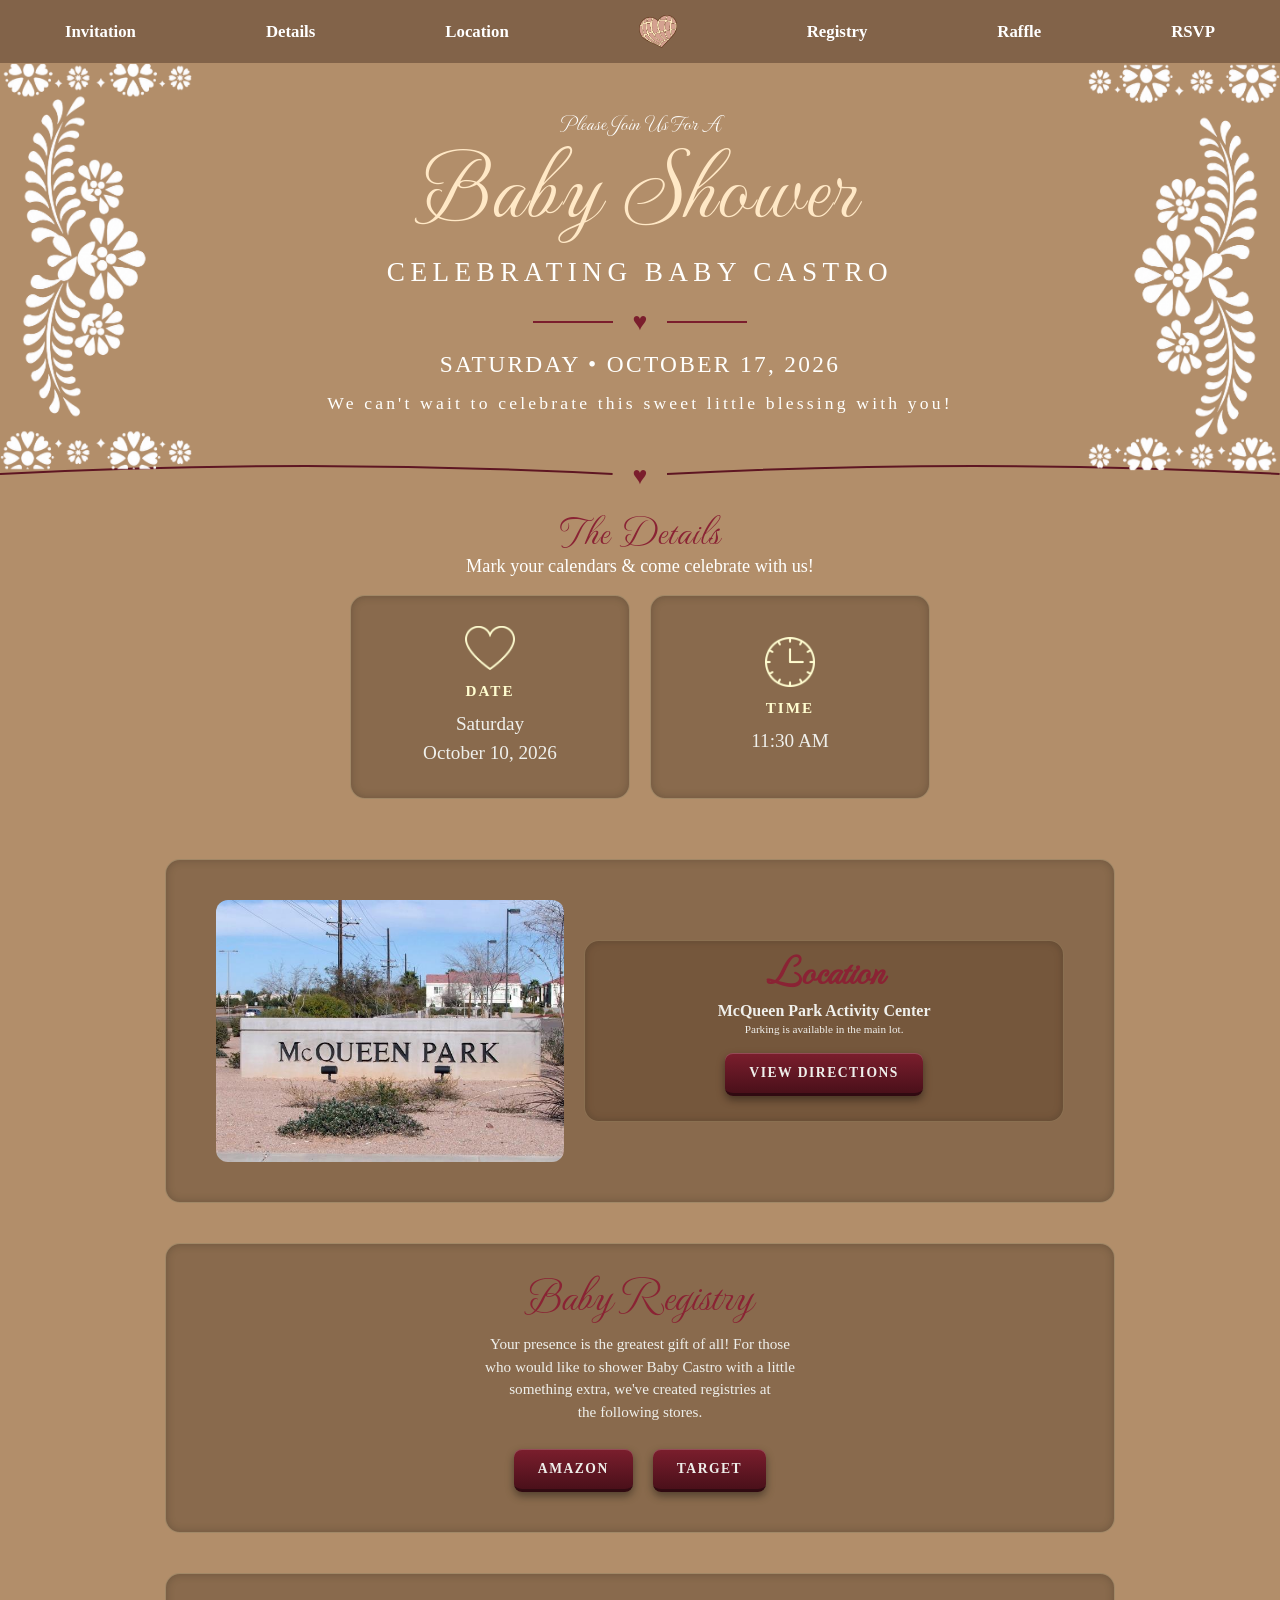
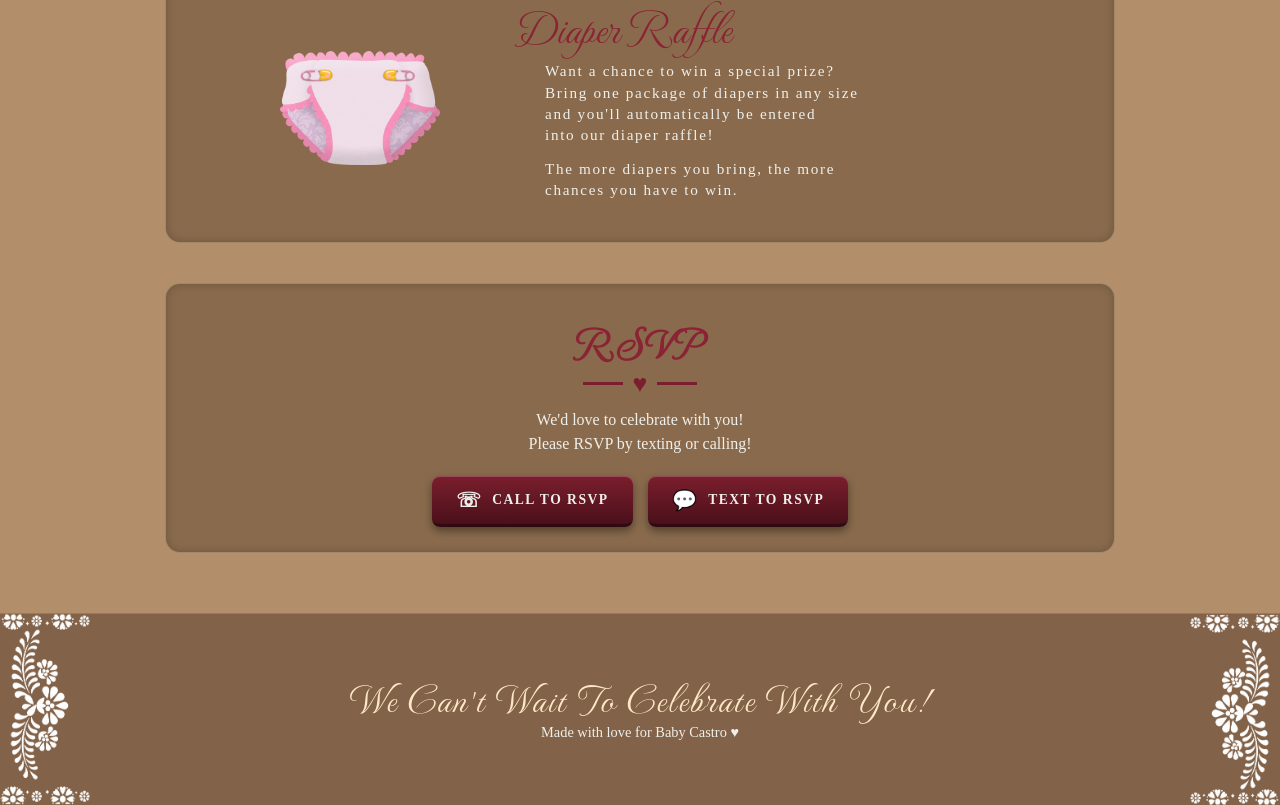
==== commit 1b600686: "fixed time and horizontal problem" ====
--- a/invitation.html
+++ b/invitation.html
@@ -2,7 +2,7 @@
 <html lang="en">
     <head>
         <meta charset="UTF-8">
-        <meta name="viewport" content="width=device-width, initial-scale=1.0,viewport-fit=cover">
+        <meta name="viewport" content="width=device-width, initial-scale=1.0">
         <title>Castro's Baby Shower</title>
         <link rel="icon" type="image/svg+xml" href="images/baby.svg">
 
@@ -16,7 +16,7 @@
 
 
     <body>
-      <div class="site-wrapper">
+      
        <!-- nav section -->
     <nav>
                <ul>
@@ -91,7 +91,7 @@
                  <div class="cards">
                     <img src="images/clock.png" alt="Outline of Clock Icon">
                      <h3>Time</h3>
-                     <p>6:00 PM<br></p>
+                     <p>11:30 AM<br></p>
                  </div>
                  </div>
              </section>
@@ -207,7 +207,6 @@
                      </div>
                      </footer>
             </main>
-            </div>
     </body>
 
 
--- a/style.css
+++ b/style.css
@@ -3,19 +3,14 @@
     padding:0;
     margin:0;
     box-sizing: border-box;
-    max-width: 100vw;
 }
 
 /* GLOBAL STYLES */
 body {
-  background-color: rgba(60, 40, 25, 0.45); 
+  background-color: #b28e6a; 
   font-family: 'Times New Roman', Times, serif;
   color: #FFFDD0;
-}
-
-.site-wrapper {
-  width: 100%;
-  max-width: 100vw;
+  width: 100%;
   overflow-x: hidden;
 }
 
@@ -35,14 +30,16 @@
     justify-content: space-between;
     padding: 0;
     overflow-x: hidden;
+    animation: fadeInScale 0.8s ease-out forwards;
 }
 
 .landing-page header{
   font-size: clamp(2rem, 3vw + 0.5rem, 2.8rem);
   text-align: center;
-  margin:150px 0;
+  margin: 200px 0 40px 0;
   font-weight: 400;
   letter-spacing: 1px;
+  animation: slideDownHeader 1s ease-out forwards;
 }
 
 .invitation{
@@ -52,7 +49,7 @@
   width:90%;
   max-width: 400px;
   margin: 0 auto;
-  margin-top: -100px;
+  animation: fadeInUp 1.2s ease-out forwards;
 }
 
 .invitation a {
@@ -67,21 +64,17 @@
   display: block;
   border-radius: 16px; 
   margin-left:-25px;
-  animation: envelopeFloat 4s ease-in-out infinite;
-  
-  /* Multi-layered shadow for 3D realism */
+  animation: fadeInScale 1s ease-out 0.3s forwards, envelopeFloat 4s ease-in-out 1s infinite;
+  opacity: 0;
   box-shadow: 
     0 4px 6px rgba(0, 0, 0, 0.15),
     0 10px 20px rgba(0, 0, 0, 0.25),
     inset 0 1px 1px rgba(255, 255, 255, 0.3);
-    
   transition: transform 0.4s ease, box-shadow 0.4s ease;
 }
 
 .invitation img:hover {
   transform: translateY(-8px) scale(1.03);
-  
-  /* Deepens shadow on hover */
   box-shadow: 
     0 8px 12px rgba(0, 0, 0, 0.2),
     0 18px 32px rgba(0, 0, 0, 0.35),
@@ -92,25 +85,23 @@
   font-size: clamp(1.4rem, 1.5vw + 0.5rem, 2rem);
   text-align: center;
   font-style: italic;
-  animation: pulse 2s infinite; 
-  margin-bottom: 100px;
-  margin-top: 25px;
+  animation: pulse 2s infinite, fadeInUp 1.4s ease-out forwards;
+  margin: 40px 0;
 }
 
 /* INVITATION CONTAINER STYLES */
 .container{
   background-image: none;
-  background-color: #af9270;
+  background-color: #b28e6a;
   color:#FFFDD0;
-  width:100%;
-  margin:0;
-  padding:0;
-}
-
+  width: 100%;
+  margin: 0;
+  padding: 0;
+}
 
 /* NAVIGATION STYLES */
 nav{
-  width:100%;
+  width: 100%;
   font-weight: bold;
   font-family:Georgia, 'Times New Roman', Times, serif;
   text-align: center;
@@ -167,6 +158,7 @@
   padding-top:0;
   padding-bottom: 25px;
   box-sizing: border-box;
+  overflow-x: hidden;
 }
 
 .header-container {
@@ -174,13 +166,15 @@
   align-items: center;
   justify-content: space-between;
   width: 100%;
-  padding: 0 .01px;
+  max-width:100%;
+  padding: 0;
   box-sizing: border-box;
 }
 
 .header-text {
   text-align: center;
   flex: 1;
+  padding: 0 20px;
 }
 
 .header-flourish {
@@ -295,7 +289,6 @@
 }
 
 .section-divider .heart {
-  
   margin-top:20px;
 }
 
@@ -305,6 +298,7 @@
   padding:40px 20px;
   color:#feecda;
   margin-top:-50px;
+  width: 100%;
 }
 
 #Details h2{
@@ -339,8 +333,6 @@
 .rsvp-container:hover {
   transform: translateY(-5px);
   border-color: rgba(255, 253, 208, 0.6);
-  
-  /* Outer glow effect replacing the inset shadow */
   box-shadow: 0 12px 24px rgba(0, 0, 0, 0.3), 
 0 0 20px rgba(138, 35, 52, 0.6); 
 }
@@ -366,6 +358,7 @@
   align-items: stretch;
   gap: 20px;
   max-width: 900px;
+  width: 100%;
   margin: 0 auto;
   flex-wrap: wrap;
 }
@@ -405,6 +398,7 @@
   display: flex;
   justify-content: center;
   padding: 20px 20px;
+  width: 100%;
 }
 
 .location-card {
@@ -484,7 +478,8 @@
 #Registry {
   display: flex;
   justify-content: center;
-  padding:20px 20px;
+  padding: 20px 20px;
+  width: 100%;
 }
 
 .registry-card {
@@ -530,6 +525,7 @@
   padding: 20px 20px;
   display: flex;
   justify-content: center;
+  width: 100%;
 }
 
 .rsvp-container {
@@ -596,6 +592,7 @@
   display: flex;
   justify-content: center;
   padding: 20px 20px;
+  width: 100%;
 }
 
 .raffle-card {
@@ -671,10 +668,11 @@
 footer {
   background-color: #826349; 
   border-top: 1px solid rgba(255, 253, 208, 0.15);
-  padding: .1px 0; 
-  display: flex;
-  justify-content: center;
-  margin-top:40px;
+  padding: 0; 
+  display: flex;
+  justify-content: center;
+  margin-top: 40px;
+  width: 100%;
 }
 
 .footer-container {
@@ -682,13 +680,15 @@
   align-items: center;
   justify-content: space-between;
   width: 100%;
-  padding: 1px 1px; 
+  max-width: 100%;
+  padding: 0; 
+  box-sizing: border-box;
 }
 
 .footer-text {
   text-align: center;
   flex: 1;
-  width:100%;
+  padding: 0 20px;
 }
 
 .footer-text h4 {
@@ -709,7 +709,7 @@
 }
 
 .footer-flourish {
-  width: clamp(50px, 8vw, 75px);
+  width: clamp(90px, 100vw, 90px);
   height: auto;
   object-fit: contain;
 }
@@ -751,7 +751,33 @@
     inset 0 1px 0 rgba(255, 255, 255, 0.3);
 }
 
+#Home, #Details, #Location, #Registry, .rsvp-section, #Raffle {
+  animation: fadeInUp 1s ease-out forwards;
+}
+
 /* KEYFRAME ANIMATIONS */
+@keyframes fadeInScale {
+  from {
+    opacity: 0;
+    transform: scale(0.92);
+  }
+  to {
+    opacity: 1;
+    transform: scale(1);
+  }
+}
+
+@keyframes slideDownHeader {
+  from {
+    opacity: 0;
+    transform: translateY(-25px);
+  }
+  to {
+    opacity: 1;
+    transform: translateY(0);
+  }
+}
+
 @keyframes envelopeFloat {
   0%, 100% {
     transform: translateY(0);
@@ -812,29 +838,127 @@
   }
 }
 
+@keyframes fadeInUp {
+  from {
+    opacity: 0;
+    transform: translateY(20px);
+  }
+  to {
+    opacity: 1;
+    transform: translateY(0);
+  }
+}
+
 /* ==========================================
    TABLET & MOBILE RESPONSIVE STYLES
    ========================================== */
-
-/* TABLET STYLES (Under 992px) */
-@media (max-width: 992px) {
+/* ==========================================
+   TABLET & MOBILE HORIZONTAL RESPONSIVE STYLES
+   ========================================== */
+@media screen and (max-width: 1210px) and (min-width: 782px) {
   .location-card,
   .registry-card,
   .rsvp-container,
   .raffle-card {
-    padding: 30px 25px;
-  }
-}
-
-/* MOBILE STYLES (Under 768px) */
-@media (max-width: 768px) {
-  /* MOBILE BACKGROUND & VERTICAL CENTERING FOR LANDING PAGE */
+    max-width: 90%;
+    margin: 0 auto;
+  }
+
+  #Home h1 {
+    margin-top: -20px; 
+  }
+  
+  #Home p:first-of-type {
+    margin-top: 10px; 
+  }
+
+  /* Centering the landing page flex container */
+  .landing-page {
+    margin: 0 auto;
+    display: flex;
+    flex-direction: column;
+    align-items: center;    
+    justify-content: center; 
+    text-align: center;      
+    min-height: 100vh;
+    padding: 20px 0; /* Add safety breathing room for short landscape screens */
+  }
+
+  /* REDUCE LARGE MARGINS FOR HORIZONTAL VIEWS */
+  .landing-page header {
+    margin: 10px 0 15px 0; /* Shrinks the massive 200px top margin so it fits */
+  }
+
+  .landing-page p {
+    margin: 15px 0 10px 0; /* Shrinks the 40px vertical paragraph padding */
+  }
+
+  /* ENVELOPE / IMAGE ADJUSTMENTS */
+  .invitation {
+    margin: 0 auto;
+    display: flex;
+    justify-content: center;
+    align-items: center;
+  }
+
+  /* Fixes the offset alignment caused by the default negative margin */
+  .invitation img {
+    max-width: 280px;      /* Restricts height blowout on short horizontal viewports */
+    width: auto;
+    height: auto;
+    display: block;          
+    margin-left: 0;        /* Overrides the -25px pulling it off-center */
+    margin-right: 0;
+  }
+
+  .raffle-img {
+    margin-left: 10px;
+  }
+
+  .header-flourish,
+  .footer-flourish {
+    width: clamp(100px, 15vw, 250px);
+    height: auto;
+    object-fit: contain;
+    flex-shrink: 0;
+    margin: 0;
+    padding: 0;
+  }
+
+  .header-flourish {
+    height: clamp(80px, 90vw, 300px); 
+    width: auto !important;          
+    object-fit: contain;
+    flex-shrink: 0;
+    margin: 0;
+    padding: 0;
+  }
+
+  .footer-flourish {
+    height: clamp(90px, 100vw, 140px); 
+    width: auto !important;          
+    object-fit: contain;
+    flex-shrink: 0;
+    margin: 0;
+    padding: 0;
+  }
+}
+
+
+@media screen and (max-width: 781px) {
   .landing-page {
     background-image: url('images/background-mobile.png'); 
     background-position: center;
     background-size: cover;
     justify-content: center; 
     padding: 20px 0;
+    width: 100%;
+  }
+
+  header, footer, nav, .footer-container, .header-container {
+    width: 100% !important;
+    max-width: 100% !important;
+    box-sizing: border-box;
   }
 
   .landing-page header {
@@ -842,19 +966,19 @@
     margin: 0 0 20px 0;
   }
 
-  /* MOBILE CENTERED ENVELOPE */
   .invitation {
     margin: 0 auto;
     width: 85%;
     display: flex;
     justify-content: center;
     align-items: center;
+    margin-top:20px;
   }
 
   .invitation img {
     margin: 0 auto;
     width: 55%;
-    height:auto;
+    height: auto;
   }
 
   .landing-page p {
@@ -863,7 +987,6 @@
     margin-bottom: 0;
   }
 
-  /* NAVIGATION RESPONSIVENESS */
   nav ul {
     flex-wrap: wrap;
     gap: 12px 20px;
@@ -871,11 +994,10 @@
     font-size: 0.95em;
   }
 
-  nav li{
+  nav li {
     font-size: 10px;
   }
 
-  /* HOME SECTION & FLOURISHES */
   .header-container {
     flex-direction: column;
     padding: 20px 10px 0 10px;
@@ -904,7 +1026,6 @@
     font-size: 0.95rem;
   }
 
-  /* CARDS & LAYOUTS STACKING */
   .flow {
     flex-direction: column;
     align-items: center;
@@ -918,6 +1039,7 @@
   .location-card {
     flex-direction: column;
     padding: 20px;
+    max-width: 100%;
   }
 
   .location-image-container {
@@ -938,6 +1060,7 @@
   .registry-card,
   .rsvp-container {
     padding: 25px 20px;
+    max-width: 100%;
   }
 
   .registry-card h2,
@@ -954,12 +1077,12 @@
     width: 100%;
   }
 
-  /* RAFFLE SECTION STACKING */
   .raffle-card {
     flex-direction: column;
     padding: 25px 20px;
     gap: 20px;
     text-align: center;
+    max-width: 100%;
   }
 
   .raffle-image-container {
@@ -984,11 +1107,10 @@
     font-size: 2.5rem;
   }
 
-  /* FOOTER RESPONSIVENESS */
   .footer-container {
     flex-direction: column;
     gap: 15px;
-    padding: 20px 10px;
+    padding: 20px 15px;
   }
 
   .footer-flourish {
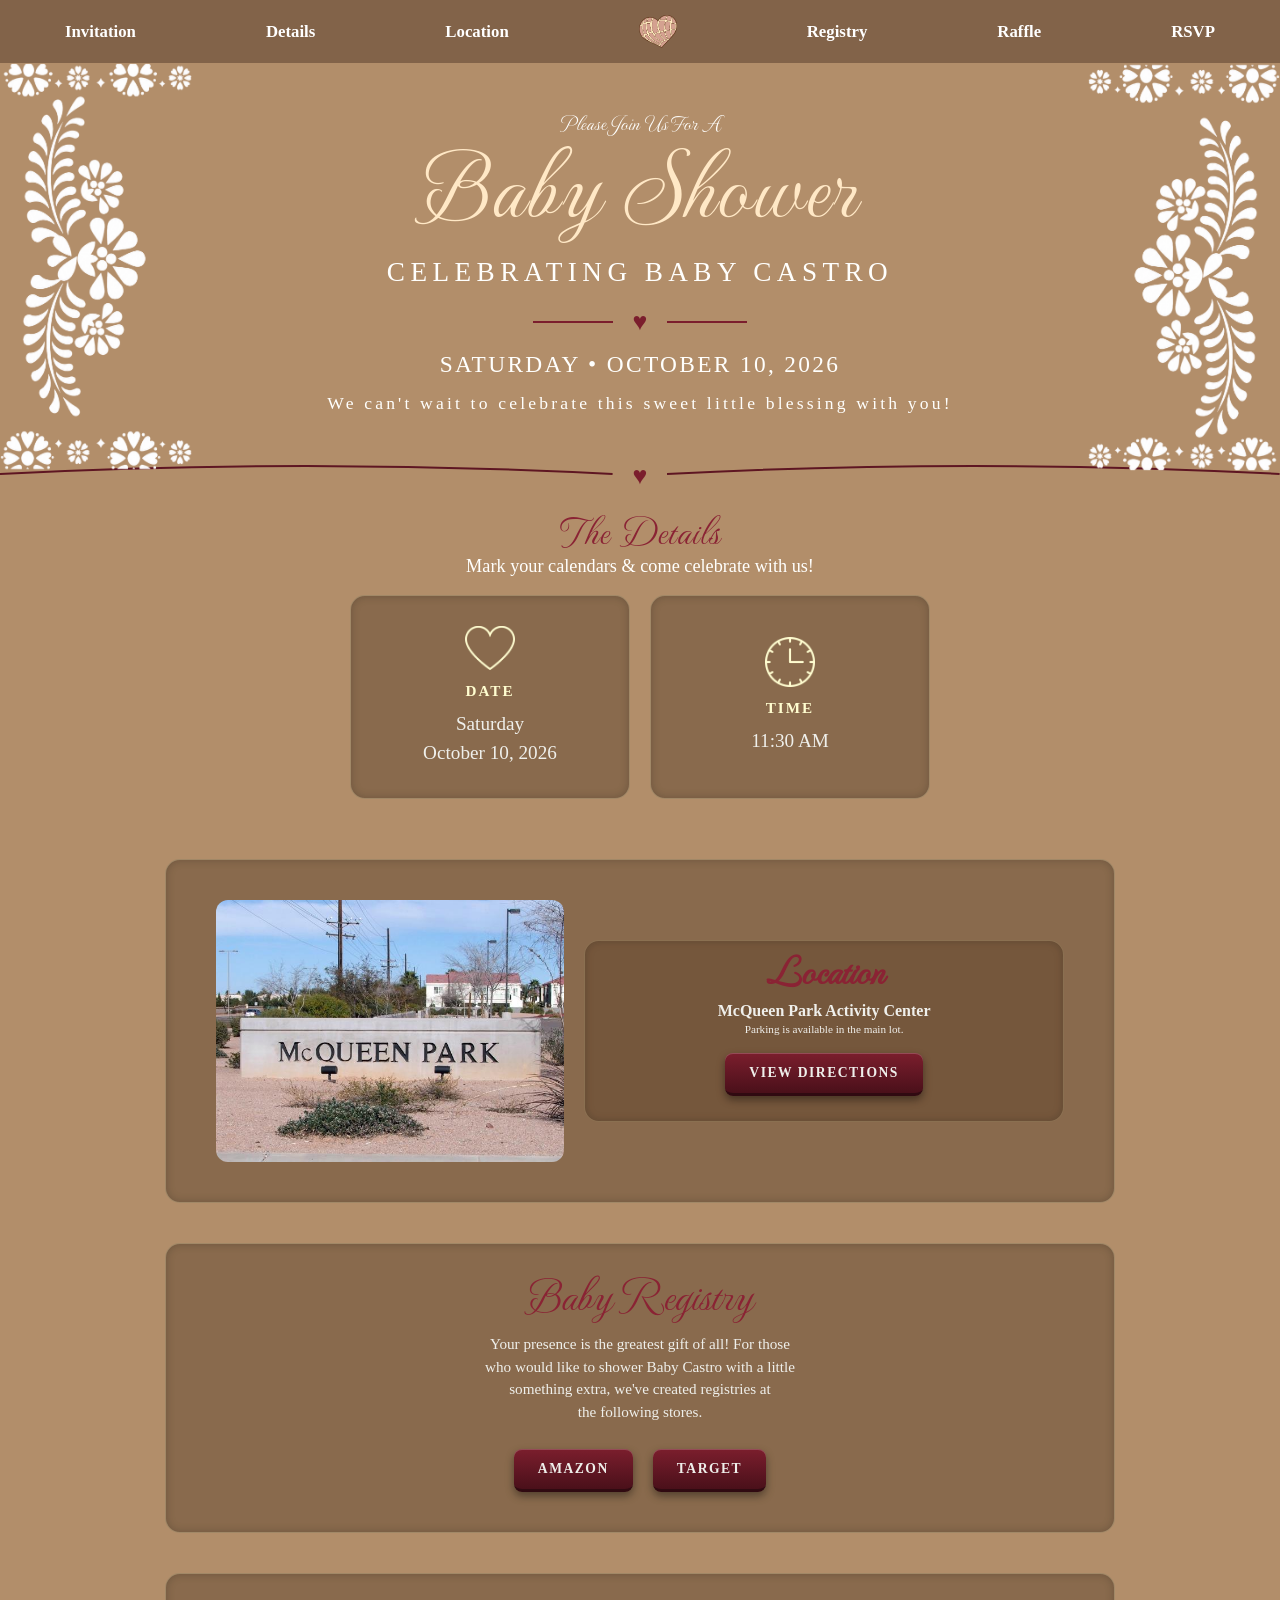
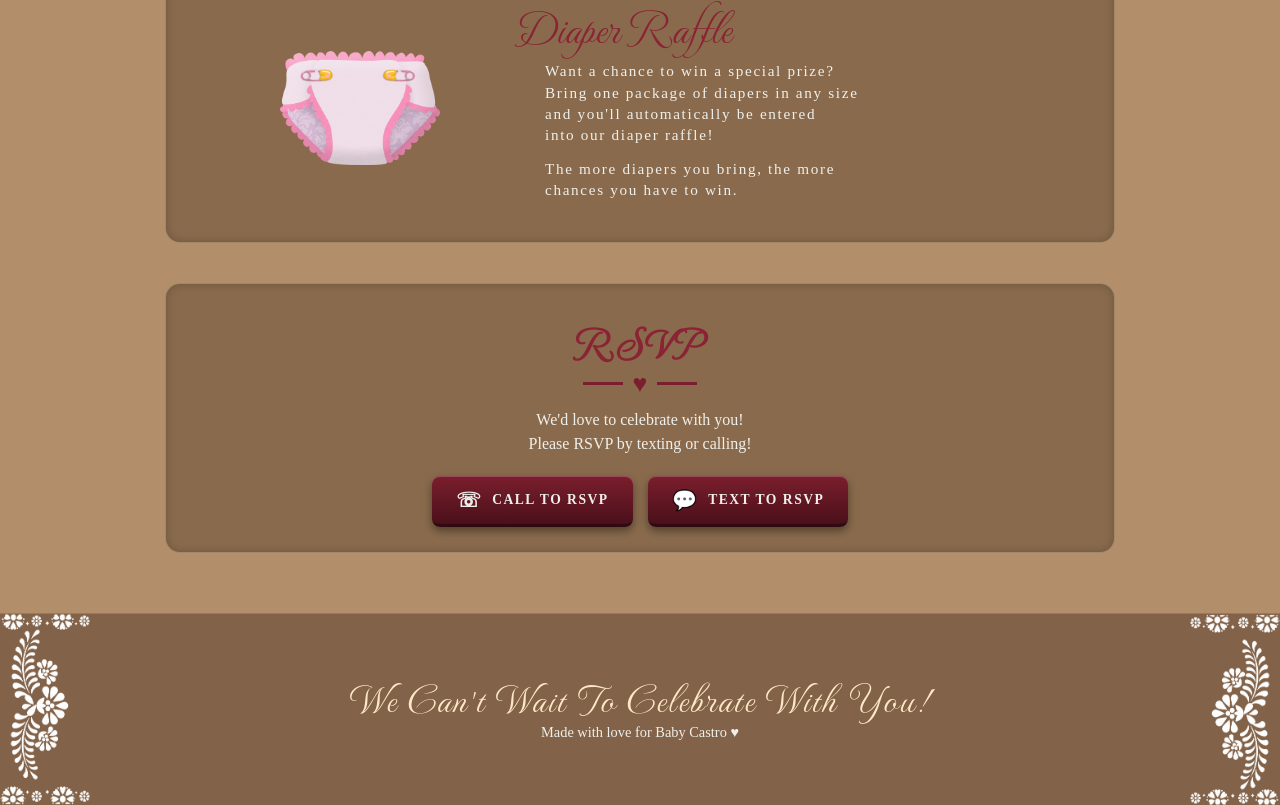
==== commit 8ba0023a: "Update invitation.html Fixed date" ====
--- a/invitation.html
+++ b/invitation.html
@@ -47,7 +47,7 @@
                      <span class="heart">♥</span>
                      <span class="line"></span>
                      </div>
-                     <p class="date">Saturday • October 17, 2026</p>
+                     <p class="date">Saturday • October 10, 2026</p>
                      <p class="tagline">We can't wait to celebrate this sweet little blessing with you!</p>
                   </div>
 
@@ -210,4 +210,4 @@
     </body>
 
 
-</html>+</html>
